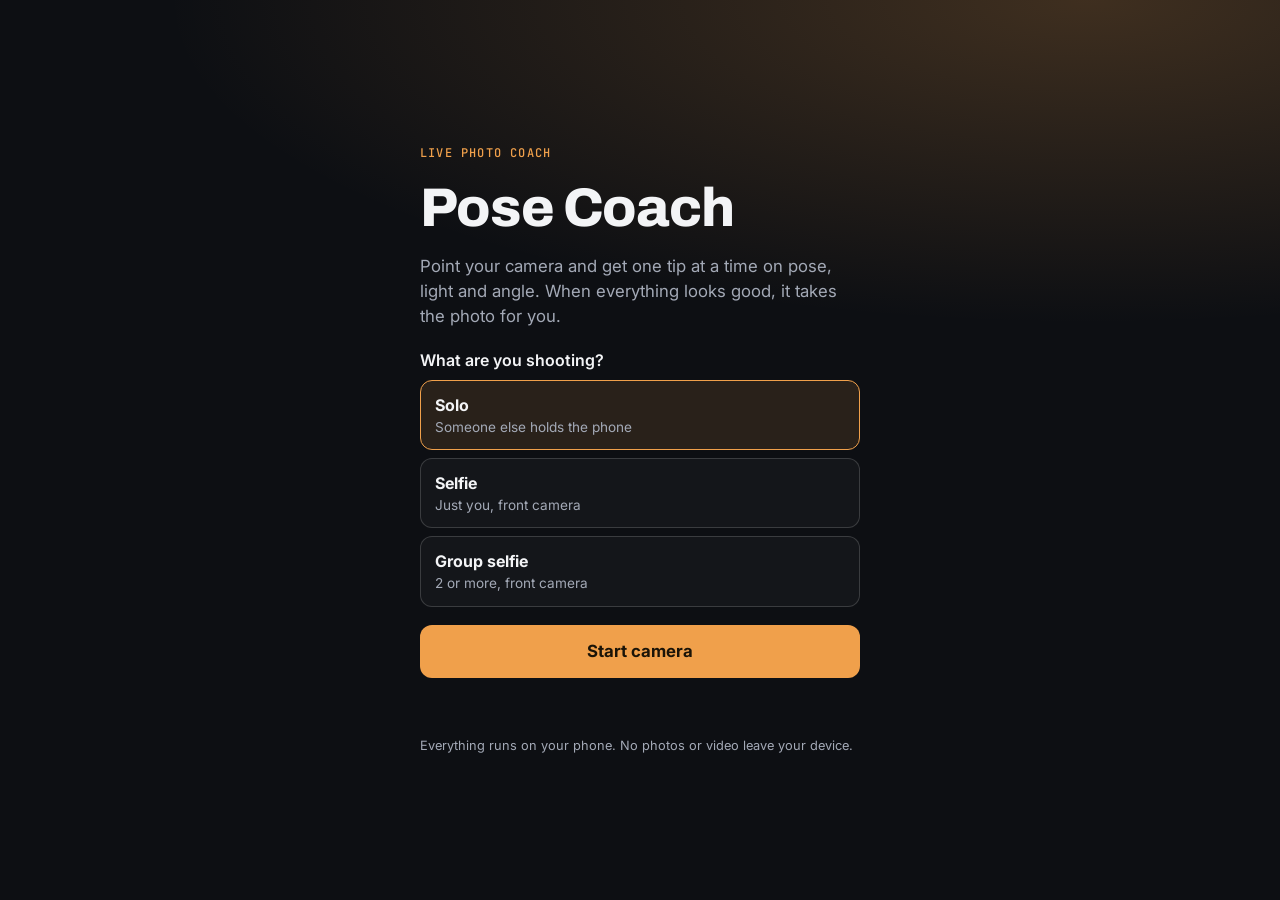
==== index.html @ 39858861 "Add Pose Coach Live: on-device camera coach for solo, selfie and group shots Runs MediaPipe pose and" ====
<!doctype html>
<html lang="en">
<head>
<meta charset="utf-8">
<meta name="viewport" content="width=device-width, initial-scale=1, viewport-fit=cover">
<meta name="theme-color" content="#0d0f13">
<meta name="apple-mobile-web-app-capable" content="yes">
<meta name="apple-mobile-web-app-status-bar-style" content="black-translucent">
<title>Pose Coach Live</title>
<link rel="manifest" href="manifest.webmanifest">
<link rel="icon" href="icon.svg" type="image/svg+xml">
<link rel="apple-touch-icon" href="icon.svg">
<link rel="preconnect" href="https://fonts.googleapis.com">
<link rel="preconnect" href="https://fonts.gstatic.com" crossorigin>
<link rel="stylesheet" href="https://fonts.googleapis.com/css2?family=Archivo:wght@600;800&family=Inter:wght@400;500;600&family=JetBrains+Mono:wght@500&display=swap">
<link rel="stylesheet" href="css/style.css">
</head>
<body>

<!-- Start screen -->
<section id="start" class="start">
  <div class="start-inner">
    <p class="eyebrow">Live photo coach</p>
    <h1>Pose Coach</h1>
    <p class="lede">Point your camera and get one tip at a time on pose, light and angle. When everything looks good, it takes the photo for you.</p>

    <fieldset class="mode-pick">
      <legend>What are you shooting?</legend>
      <label><input type="radio" name="start-mode" value="solo" checked><span><b>Solo</b><small>Someone else holds the phone</small></span></label>
      <label><input type="radio" name="start-mode" value="selfie"><span><b>Selfie</b><small>Just you, front camera</small></span></label>
      <label><input type="radio" name="start-mode" value="group"><span><b>Group selfie</b><small>2 or more, front camera</small></span></label>
    </fieldset>

    <button id="start-btn" class="btn-primary" type="button">Start camera</button>
    <p id="start-status" class="status" role="status"></p>
    <p class="fineprint">Everything runs on your phone. No photos or video leave your device.</p>
  </div>
</section>

<!-- Camera screen -->
<section id="cam" class="cam" hidden>
  <video id="video" playsinline muted autoplay></video>
  <canvas id="overlay"></canvas>
  <div id="flash" class="flash"></div>
  <div id="countdown" class="countdown" hidden></div>

  <header class="bar">
    <div class="seg" role="group" aria-label="Shot type">
      <button type="button" data-mode="solo">Solo</button>
      <button type="button" data-mode="selfie">Selfie</button>
      <button type="button" data-mode="group">Group</button>
    </div>
    <div class="bar-btns">
      <button type="button" id="voice-btn" class="round" aria-pressed="false" aria-label="Spoken tips">
        <svg viewBox="0 0 24 24" aria-hidden="true"><path d="M4 9v6h4l5 4V5L8 9z"/><path class="wave" d="M16 9a4 4 0 0 1 0 6M18.5 6.5a7.5 7.5 0 0 1 0 11"/></svg>
      </button>
      <button type="button" id="flip-btn" class="round" aria-label="Switch camera">
        <svg viewBox="0 0 24 24" aria-hidden="true"><path d="M4 8h3l2-3h6l2 3h3v11H4z"/><path d="M9 13a3 3 0 0 1 5.2-2M15 13a3 3 0 0 1-5.2 2"/><path d="M14 9.5l.4 1.6-1.6.3M10 16.5l-.4-1.6 1.6-.3"/></svg>
      </button>
    </div>
  </header>

  <div id="tip" class="tip" aria-live="polite">
    <div class="tip-meta"><span id="tip-who"></span><span id="tip-cat"></span></div>
    <div id="tip-say" class="tip-say">Starting…</div>
    <div id="tip-why" class="tip-why"></div>
    <button type="button" id="tip-skip" class="tip-skip">Skip this tip</button>
  </div>

  <footer class="controls">
    <button type="button" id="gallery-btn" class="thumb-btn" aria-label="Your photos"><span id="gallery-count"></span></button>
    <button type="button" id="shutter" class="shutter" aria-label="Take photo"></button>
    <div class="right-stack">
      <div class="ring" aria-label="Photo score">
        <svg viewBox="0 0 48 48"><circle class="track" cx="24" cy="24" r="20"/><circle id="ring-fill" class="fill" cx="24" cy="24" r="20" stroke-dasharray="125.66" stroke-dashoffset="125.66"/></svg>
        <b id="score">–</b>
      </div>
      <label class="auto"><input type="checkbox" id="auto-cap" checked> Auto</label>
    </div>
  </footer>
</section>

<!-- Photo viewer -->
<section id="viewer" class="viewer" hidden>
  <div class="viewer-top">
    <button type="button" id="viewer-close" class="text-btn">Close</button>
    <span id="viewer-meta" class="viewer-meta"></span>
  </div>
  <div class="viewer-img"><img id="viewer-img" alt="Captured photo"></div>
  <div class="viewer-strip" id="viewer-strip"></div>
  <div class="viewer-actions">
    <button type="button" id="viewer-delete" class="btn-ghost">Delete</button>
    <button type="button" id="viewer-save" class="btn-primary">Save</button>
  </div>
  <p class="fineprint">Photos stay on this page until you save them. They're gone if you close the page.</p>
</section>

<script type="module" src="js/app.js"></script>
</body>
</html>
---- css/style.css ----
/* Camera app: one dark look on purpose, like a camera viewfinder. */
:root {
  --bg: #0d0f13;
  --panel: rgba(16, 18, 24, 0.78);
  --fg: #f3f4f6;
  --muted: #a3a9b6;
  --line: rgba(255, 255, 255, 0.16);
  --accent: #f0a04b;   /* golden-hour amber */
  --ok: #5cc48a;
  --font-display: "Archivo", "Helvetica Neue", Arial, sans-serif;
  --font-body: "Inter", system-ui, -apple-system, "Segoe UI", sans-serif;
  --font-mono: "JetBrains Mono", ui-monospace, Menlo, monospace;
  color-scheme: dark;
}
* { box-sizing: border-box; }
html, body { height: 100%; margin: 0; }
body {
  background: var(--bg); color: var(--fg);
  font-family: var(--font-body); font-size: 16px; line-height: 1.5;
  -webkit-tap-highlight-color: transparent;
  overscroll-behavior: none;
}
button { font: inherit; color: inherit; cursor: pointer; }
button:focus-visible, input:focus-visible + span, label:focus-within { outline: 2px solid var(--accent); outline-offset: 2px; }
[hidden] { display: none !important; }
h1 { font-family: var(--font-display); font-weight: 800; letter-spacing: -0.02em; margin: 0; font-size: clamp(2.4rem, 9vw, 3.4rem); line-height: 1.05; }

/* ---------- Start ---------- */
.start {
  min-height: 100%; display: grid; place-items: center;
  padding: max(24px, env(safe-area-inset-top)) max(20px, env(safe-area-inset-right)) max(24px, env(safe-area-inset-bottom)) max(20px, env(safe-area-inset-left));
  background:
    radial-gradient(120% 60% at 85% 0%, rgba(240, 160, 75, 0.22), transparent 60%),
    var(--bg);
}
.start-inner { width: 100%; max-width: 440px; display: flex; flex-direction: column; gap: 18px; }
.eyebrow { margin: 0; font: 500 .75rem var(--font-mono); letter-spacing: .1em; text-transform: uppercase; color: var(--accent); }
.lede { margin: 0; color: var(--muted); font-size: 1.05rem; }
.mode-pick { border: 0; padding: 0; margin: 0; display: flex; flex-direction: column; gap: 8px; }
.mode-pick legend { font-weight: 600; margin-bottom: 8px; padding: 0; }
.mode-pick label { display: block; }
.mode-pick input { position: absolute; opacity: 0; pointer-events: none; }
.mode-pick span { display: flex; flex-direction: column; padding: 12px 14px; border-radius: 12px; border: 1px solid var(--line); background: rgba(255,255,255,.03); cursor: pointer; }
.mode-pick small { color: var(--muted); font-size: .85rem; }
.mode-pick input:checked + span { border-color: var(--accent); background: rgba(240,160,75,.12); }
.btn-primary { background: var(--accent); color: #1b1408; border: 0; border-radius: 12px; padding: 14px 20px; font-weight: 700; font-size: 1.05rem; }
.btn-primary:disabled { opacity: .6; cursor: wait; }
.btn-ghost { background: transparent; border: 1px solid var(--line); border-radius: 12px; padding: 12px 18px; font-weight: 600; }
.status { margin: 0; min-height: 1.5em; color: var(--muted); font-size: .92rem; }
.status.err { color: #ef7b62; }
.fineprint { margin: 0; color: var(--muted); font-size: .8rem; }

/* ---------- Camera ---------- */
.cam { position: fixed; inset: 0; background: #000; overflow: hidden; }
#video, #overlay { position: absolute; inset: 0; width: 100%; height: 100%; }
#video { object-fit: contain; }
.cam.mirror #video { transform: scaleX(-1); }
.flash { position: absolute; inset: 0; background: #fff; opacity: 0; pointer-events: none; }
.flash.go { animation: flash .35s ease-out; }
@keyframes flash { from { opacity: .85; } to { opacity: 0; } }
.countdown { position: absolute; inset: 0; display: grid; place-items: center; font: 800 7rem var(--font-display); color: #fff; text-shadow: 0 4px 30px rgba(0,0,0,.6); pointer-events: none; }

.bar {
  position: absolute; left: 0; right: 0; top: 0;
  padding: max(12px, env(safe-area-inset-top)) max(12px, env(safe-area-inset-right)) 12px max(12px, env(safe-area-inset-left));
  display: flex; justify-content: space-between; align-items: center; gap: 8px;
  background: linear-gradient(rgba(0,0,0,.55), transparent);
}
.seg { display: inline-flex; background: var(--panel); border-radius: 999px; padding: 3px; gap: 2px; backdrop-filter: blur(8px); -webkit-backdrop-filter: blur(8px); }
.seg button { border: 0; background: transparent; padding: 7px 13px; border-radius: 999px; font-weight: 600; font-size: .88rem; color: var(--muted); }
.seg button[aria-pressed="true"] { background: var(--fg); color: #111; }
.bar-btns { display: flex; gap: 8px; }
.round { width: 40px; height: 40px; border-radius: 50%; border: 0; background: var(--panel); display: grid; place-items: center; backdrop-filter: blur(8px); -webkit-backdrop-filter: blur(8px); }
.round svg { width: 20px; height: 20px; fill: none; stroke: currentColor; stroke-width: 2; stroke-linecap: round; stroke-linejoin: round; }
#voice-btn[aria-pressed="false"] .wave { opacity: .25; }
#voice-btn[aria-pressed="true"] { background: var(--accent); color: #1b1408; }

.tip {
  position: absolute; left: max(12px, env(safe-area-inset-left)); right: max(12px, env(safe-area-inset-right));
  bottom: calc(118px + env(safe-area-inset-bottom));
  max-width: 520px; margin: 0 auto;
  background: var(--panel); backdrop-filter: blur(10px); -webkit-backdrop-filter: blur(10px);
  border-radius: 16px; padding: 12px 14px; display: flex; flex-direction: column; gap: 2px;
  border: 1px solid var(--line); transition: border-color .2s, background .2s;
}
.tip.good { border-color: var(--ok); }
.tip.nice { background: rgba(47, 143, 91, .88); border-color: var(--ok); }
.tip-meta { display: flex; gap: 10px; font: 500 .7rem var(--font-mono); letter-spacing: .08em; text-transform: uppercase; }
#tip-who { color: var(--accent); }
#tip-cat { color: var(--muted); }
.tip.nice #tip-who, .tip.nice #tip-cat { color: #e9fff1; }
.tip-say { font: 800 1.35rem/1.2 var(--font-display); letter-spacing: -0.01em; }
.tip-why { color: var(--muted); font-size: .88rem; }
.tip.nice .tip-why { color: #e9fff1; }
.tip-skip { align-self: flex-start; margin-top: 4px; background: none; border: 0; padding: 2px 0; color: var(--muted); font-size: .8rem; text-decoration: underline; }

.controls {
  position: absolute; left: 0; right: 0; bottom: 0;
  padding: 16px max(20px, env(safe-area-inset-right)) max(20px, env(safe-area-inset-bottom)) max(20px, env(safe-area-inset-left));
  display: grid; grid-template-columns: 1fr auto 1fr; align-items: center;
  background: linear-gradient(transparent, rgba(0,0,0,.6));
}
.thumb-btn { justify-self: start; width: 52px; height: 52px; border-radius: 12px; border: 2px solid rgba(255,255,255,.8); background: #222 center/cover no-repeat; position: relative; padding: 0; }
.thumb-btn:disabled { opacity: .35; }
#gallery-count { position: absolute; top: -8px; right: -8px; min-width: 20px; height: 20px; padding: 0 5px; border-radius: 10px; background: var(--accent); color: #1b1408; font: 700 .72rem/20px var(--font-mono); }
#gallery-count:empty { display: none; }
.shutter { width: 74px; height: 74px; border-radius: 50%; border: 4px solid #fff; background: rgba(255,255,255,.25); padding: 0; position: relative; }
.shutter::after { content: ""; position: absolute; inset: 5px; border-radius: 50%; background: #fff; transition: transform .1s; }
.shutter:active::after { transform: scale(.9); }
.shutter.armed { border-color: var(--ok); }
.right-stack { justify-self: end; display: flex; flex-direction: column; align-items: center; gap: 6px; }
.ring { position: relative; width: 52px; height: 52px; }
.ring svg { width: 100%; height: 100%; transform: rotate(-90deg); }
.ring circle { fill: none; stroke-width: 5; }
.ring .track { stroke: rgba(255,255,255,.2); }
.ring .fill { stroke: var(--accent); stroke-linecap: round; transition: stroke-dashoffset .4s ease, stroke .3s; }
.ring b { position: absolute; inset: 0; display: grid; place-items: center; font: 700 1rem var(--font-display); font-variant-numeric: tabular-nums; }
.auto { font-size: .78rem; color: var(--muted); display: flex; align-items: center; gap: 4px; }
.auto input { accent-color: var(--accent); margin: 0; }

/* ---------- Viewer ---------- */
.viewer {
  position: fixed; inset: 0; background: var(--bg); display: flex; flex-direction: column; gap: 12px;
  padding: max(12px, env(safe-area-inset-top)) max(16px, env(safe-area-inset-right)) max(16px, env(safe-area-inset-bottom)) max(16px, env(safe-area-inset-left));
}
.viewer-top { display: flex; justify-content: space-between; align-items: center; }
.text-btn { background: none; border: 0; padding: 8px 0; font-weight: 600; color: var(--accent); }
.viewer-meta { font: 500 .8rem var(--font-mono); color: var(--muted); }
.viewer-img { flex: 1; min-height: 0; display: grid; place-items: center; }
.viewer-img img { max-width: 100%; max-height: 100%; object-fit: contain; border-radius: 10px; }
.viewer-strip { display: flex; gap: 8px; overflow-x: auto; }
.viewer-strip button { flex: none; width: 56px; height: 56px; border-radius: 8px; border: 2px solid transparent; padding: 0; background: #222 center/cover no-repeat; }
.viewer-strip button[aria-current="true"] { border-color: var(--accent); }
.viewer-actions { display: grid; grid-template-columns: 1fr 2fr; gap: 10px; }

@media (prefers-reduced-motion: reduce) {
  .flash.go { animation: none; }
  .ring .fill { transition: none; }
}
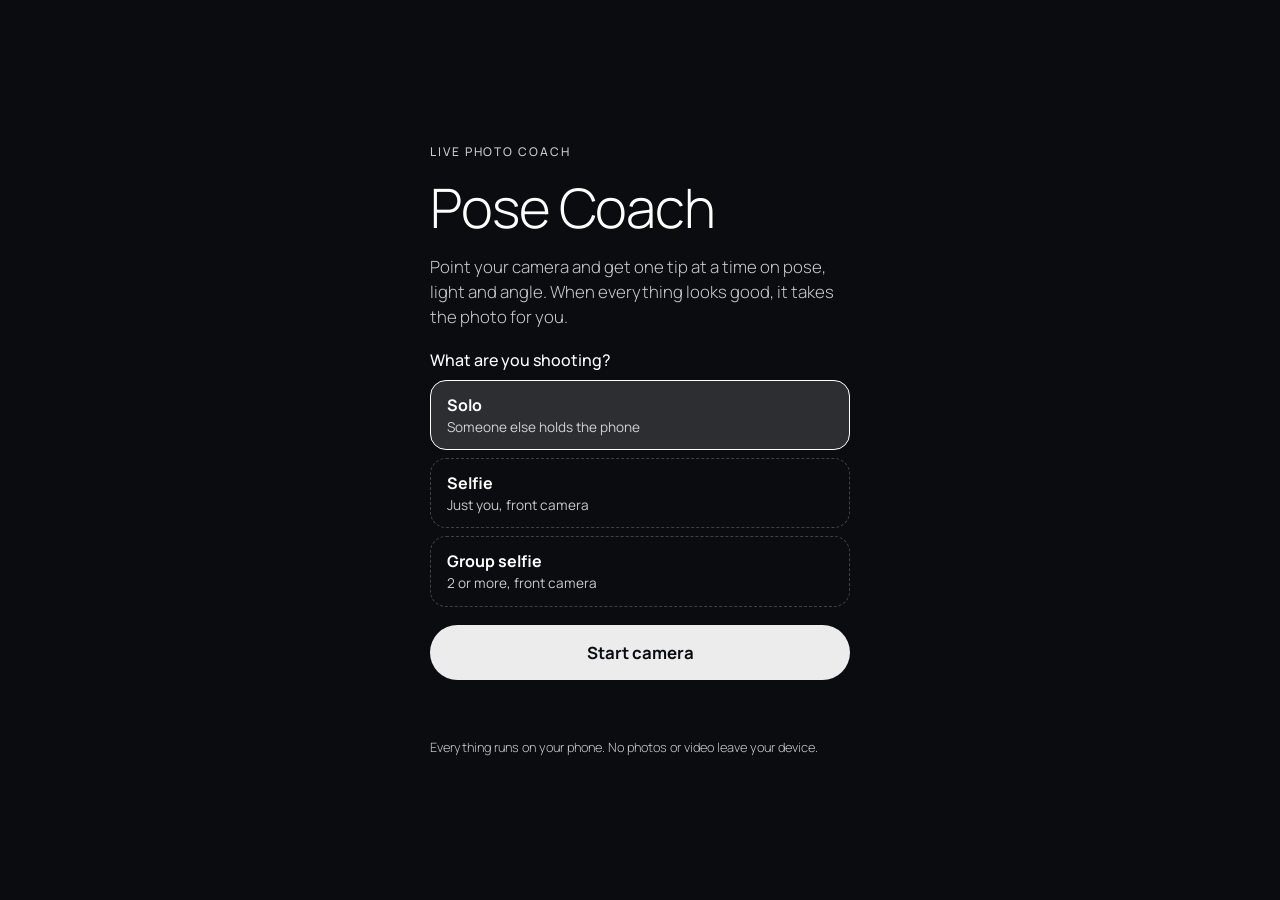
==== commit 2b1c49d3: "Switch to the Ghost Pose design Pose and framing tips now draw a dotted target outline built from th" ====
--- a/index.html
+++ b/index.html
@@ -12,7 +12,7 @@
 <link rel="apple-touch-icon" href="icon.svg">
 <link rel="preconnect" href="https://fonts.googleapis.com">
 <link rel="preconnect" href="https://fonts.gstatic.com" crossorigin>
-<link rel="stylesheet" href="https://fonts.googleapis.com/css2?family=Archivo:wght@600;800&family=Inter:wght@400;500;600&family=JetBrains+Mono:wght@500&display=swap">
+<link rel="stylesheet" href="https://fonts.googleapis.com/css2?family=Manrope:wght@300;400;500;700;800&display=swap">
 <link rel="stylesheet" href="css/style.css">
 </head>
 <body>
@@ -45,38 +45,33 @@
   <div id="countdown" class="countdown" hidden></div>
 
   <header class="bar">
+    <button type="button" id="auto-btn" class="pill" aria-pressed="true" aria-label="Auto-capture">Auto</button>
     <div class="seg" role="group" aria-label="Shot type">
       <button type="button" data-mode="solo">Solo</button>
       <button type="button" data-mode="selfie">Selfie</button>
       <button type="button" data-mode="group">Group</button>
     </div>
-    <div class="bar-btns">
-      <button type="button" id="voice-btn" class="round" aria-pressed="false" aria-label="Spoken tips">
-        <svg viewBox="0 0 24 24" aria-hidden="true"><path d="M4 9v6h4l5 4V5L8 9z"/><path class="wave" d="M16 9a4 4 0 0 1 0 6M18.5 6.5a7.5 7.5 0 0 1 0 11"/></svg>
-      </button>
-      <button type="button" id="flip-btn" class="round" aria-label="Switch camera">
-        <svg viewBox="0 0 24 24" aria-hidden="true"><path d="M4 8h3l2-3h6l2 3h3v11H4z"/><path d="M9 13a3 3 0 0 1 5.2-2M15 13a3 3 0 0 1-5.2 2"/><path d="M14 9.5l.4 1.6-1.6.3M10 16.5l-.4-1.6 1.6-.3"/></svg>
-      </button>
-    </div>
+    <button type="button" id="flip-btn" class="round" aria-label="Switch camera">
+      <svg viewBox="0 0 24 24" aria-hidden="true"><path d="M4 8h3l2-3h6l2 3h3v11H4z"/><path d="M9 13a3 3 0 0 1 5.2-2M15 13a3 3 0 0 1-5.2 2"/><path d="M14 9.5l.4 1.6-1.6.3M10 16.5l-.4-1.6 1.6-.3"/></svg>
+    </button>
   </header>
 
   <div id="tip" class="tip" aria-live="polite">
-    <div class="tip-meta"><span id="tip-who"></span><span id="tip-cat"></span></div>
+    <div id="tip-eyebrow" class="tip-eyebrow"></div>
     <div id="tip-say" class="tip-say">Starting…</div>
     <div id="tip-why" class="tip-why"></div>
-    <button type="button" id="tip-skip" class="tip-skip">Skip this tip</button>
+    <button type="button" id="tip-skip" class="tip-skip">Skip</button>
   </div>
 
   <footer class="controls">
     <button type="button" id="gallery-btn" class="thumb-btn" aria-label="Your photos"><span id="gallery-count"></span></button>
-    <button type="button" id="shutter" class="shutter" aria-label="Take photo"></button>
-    <div class="right-stack">
-      <div class="ring" aria-label="Photo score">
-        <svg viewBox="0 0 48 48"><circle class="track" cx="24" cy="24" r="20"/><circle id="ring-fill" class="fill" cx="24" cy="24" r="20" stroke-dasharray="125.66" stroke-dashoffset="125.66"/></svg>
-        <b id="score">–</b>
-      </div>
-      <label class="auto"><input type="checkbox" id="auto-cap" checked> Auto</label>
+    <div class="shutter-wrap">
+      <svg class="ring" viewBox="0 0 92 92" aria-hidden="true"><circle class="track" cx="46" cy="46" r="43"/><circle id="ring-fill" class="fill" cx="46" cy="46" r="43" stroke-dasharray="270.18" stroke-dashoffset="270.18"/></svg>
+      <button type="button" id="shutter" class="shutter" aria-label="Take photo"><span id="score">–</span></button>
     </div>
+    <button type="button" id="voice-btn" class="round voice" aria-pressed="false" aria-label="Spoken tips">
+      <svg viewBox="0 0 24 24" aria-hidden="true"><path d="M4 9v6h4l5 4V5L8 9z"/><path class="wave" d="M16 9a4 4 0 0 1 0 6M18.5 6.5a7.5 7.5 0 0 1 0 11"/></svg>
+    </button>
   </footer>
 </section>
 
--- a/css/style.css
+++ b/css/style.css
@@ -1,54 +1,54 @@
-/* Camera app: one dark look on purpose, like a camera viewfinder. */
+/* Ghost Pose: the camera view stays clear. Guidance is a dotted outline to
+   match, one quiet line of text, and the score as a ring around the shutter.
+   One dark look on purpose, like a viewfinder. */
 :root {
-  --bg: #0d0f13;
-  --panel: rgba(16, 18, 24, 0.78);
-  --fg: #f3f4f6;
-  --muted: #a3a9b6;
-  --line: rgba(255, 255, 255, 0.16);
-  --accent: #f0a04b;   /* golden-hour amber */
-  --ok: #5cc48a;
-  --font-display: "Archivo", "Helvetica Neue", Arial, sans-serif;
-  --font-body: "Inter", system-ui, -apple-system, "Segoe UI", sans-serif;
-  --font-mono: "JetBrains Mono", ui-monospace, Menlo, monospace;
+  --bg: #0b0c0f;
+  --fg: #ffffff;
+  --muted: rgba(255, 255, 255, 0.78);
+  --glass: rgba(255, 255, 255, 0.14);
+  --glass-strong: rgba(255, 255, 255, 0.92);
+  --line: rgba(255, 255, 255, 0.22);
+  --ok: #7ee2a8;
+  --err: #ff9b85;
+  --font: "Manrope", system-ui, -apple-system, "Segoe UI", sans-serif;
   color-scheme: dark;
 }
 * { box-sizing: border-box; }
 html, body { height: 100%; margin: 0; }
 body {
   background: var(--bg); color: var(--fg);
-  font-family: var(--font-body); font-size: 16px; line-height: 1.5;
+  font-family: var(--font); font-size: 16px; line-height: 1.5;
   -webkit-tap-highlight-color: transparent;
   overscroll-behavior: none;
 }
 button { font: inherit; color: inherit; cursor: pointer; }
-button:focus-visible, input:focus-visible + span, label:focus-within { outline: 2px solid var(--accent); outline-offset: 2px; }
+button:focus-visible, label:focus-within { outline: 2px solid var(--fg); outline-offset: 3px; }
 [hidden] { display: none !important; }
-h1 { font-family: var(--font-display); font-weight: 800; letter-spacing: -0.02em; margin: 0; font-size: clamp(2.4rem, 9vw, 3.4rem); line-height: 1.05; }
+h1 { font-weight: 300; letter-spacing: -0.02em; margin: 0; font-size: clamp(2.6rem, 10vw, 3.4rem); line-height: 1.05; }
 
 /* ---------- Start ---------- */
 .start {
   min-height: 100%; display: grid; place-items: center;
   padding: max(24px, env(safe-area-inset-top)) max(20px, env(safe-area-inset-right)) max(24px, env(safe-area-inset-bottom)) max(20px, env(safe-area-inset-left));
-  background:
-    radial-gradient(120% 60% at 85% 0%, rgba(240, 160, 75, 0.22), transparent 60%),
-    var(--bg);
 }
-.start-inner { width: 100%; max-width: 440px; display: flex; flex-direction: column; gap: 18px; }
-.eyebrow { margin: 0; font: 500 .75rem var(--font-mono); letter-spacing: .1em; text-transform: uppercase; color: var(--accent); }
-.lede { margin: 0; color: var(--muted); font-size: 1.05rem; }
+.start-inner { width: 100%; max-width: 420px; display: flex; flex-direction: column; gap: 18px; }
+.eyebrow { margin: 0; font-size: .75rem; font-weight: 500; letter-spacing: .16em; text-transform: uppercase; color: var(--muted); }
+.lede { margin: 0; color: var(--muted); font-size: 1.05rem; font-weight: 300; }
 .mode-pick { border: 0; padding: 0; margin: 0; display: flex; flex-direction: column; gap: 8px; }
-.mode-pick legend { font-weight: 600; margin-bottom: 8px; padding: 0; }
+.mode-pick legend { font-weight: 500; margin-bottom: 8px; padding: 0; }
 .mode-pick label { display: block; }
 .mode-pick input { position: absolute; opacity: 0; pointer-events: none; }
-.mode-pick span { display: flex; flex-direction: column; padding: 12px 14px; border-radius: 12px; border: 1px solid var(--line); background: rgba(255,255,255,.03); cursor: pointer; }
+.mode-pick span { display: flex; flex-direction: column; padding: 12px 16px; border-radius: 16px; border: 1px dashed var(--line); cursor: pointer; }
+.mode-pick b { font-weight: 700; }
 .mode-pick small { color: var(--muted); font-size: .85rem; }
-.mode-pick input:checked + span { border-color: var(--accent); background: rgba(240,160,75,.12); }
-.btn-primary { background: var(--accent); color: #1b1408; border: 0; border-radius: 12px; padding: 14px 20px; font-weight: 700; font-size: 1.05rem; }
+.mode-pick input:checked + span { border-style: solid; border-color: var(--fg); background: var(--glass); }
+.mode-pick input:focus-visible + span { outline: 2px solid var(--fg); outline-offset: 2px; }
+.btn-primary { background: var(--glass-strong); color: #0b0c0f; border: 0; border-radius: 999px; padding: 15px 22px; font-weight: 700; font-size: 1.05rem; }
 .btn-primary:disabled { opacity: .6; cursor: wait; }
-.btn-ghost { background: transparent; border: 1px solid var(--line); border-radius: 12px; padding: 12px 18px; font-weight: 600; }
+.btn-ghost { background: transparent; border: 1px solid var(--line); border-radius: 999px; padding: 13px 18px; font-weight: 500; }
 .status { margin: 0; min-height: 1.5em; color: var(--muted); font-size: .92rem; }
-.status.err { color: #ef7b62; }
-.fineprint { margin: 0; color: var(--muted); font-size: .8rem; }
+.status.err { color: var(--err); }
+.fineprint { margin: 0; color: var(--muted); font-size: .8rem; font-weight: 300; }
 
 /* ---------- Camera ---------- */
 .cam { position: fixed; inset: 0; background: #000; overflow: hidden; }
@@ -58,65 +58,54 @@
 .flash { position: absolute; inset: 0; background: #fff; opacity: 0; pointer-events: none; }
 .flash.go { animation: flash .35s ease-out; }
 @keyframes flash { from { opacity: .85; } to { opacity: 0; } }
-.countdown { position: absolute; inset: 0; display: grid; place-items: center; font: 800 7rem var(--font-display); color: #fff; text-shadow: 0 4px 30px rgba(0,0,0,.6); pointer-events: none; }
+.countdown { position: absolute; inset: 0; display: grid; place-items: center; font-weight: 200; font-size: 8rem; color: #fff; text-shadow: 0 4px 40px rgba(0,0,0,.5); pointer-events: none; }
 
 .bar {
   position: absolute; left: 0; right: 0; top: 0;
-  padding: max(12px, env(safe-area-inset-top)) max(12px, env(safe-area-inset-right)) 12px max(12px, env(safe-area-inset-left));
-  display: flex; justify-content: space-between; align-items: center; gap: 8px;
-  background: linear-gradient(rgba(0,0,0,.55), transparent);
+  padding: max(14px, env(safe-area-inset-top)) max(14px, env(safe-area-inset-right)) 12px max(14px, env(safe-area-inset-left));
+  display: grid; grid-template-columns: 1fr auto 1fr; align-items: center; gap: 8px;
 }
-.seg { display: inline-flex; background: var(--panel); border-radius: 999px; padding: 3px; gap: 2px; backdrop-filter: blur(8px); -webkit-backdrop-filter: blur(8px); }
-.seg button { border: 0; background: transparent; padding: 7px 13px; border-radius: 999px; font-weight: 600; font-size: .88rem; color: var(--muted); }
-.seg button[aria-pressed="true"] { background: var(--fg); color: #111; }
-.bar-btns { display: flex; gap: 8px; }
-.round { width: 40px; height: 40px; border-radius: 50%; border: 0; background: var(--panel); display: grid; place-items: center; backdrop-filter: blur(8px); -webkit-backdrop-filter: blur(8px); }
-.round svg { width: 20px; height: 20px; fill: none; stroke: currentColor; stroke-width: 2; stroke-linecap: round; stroke-linejoin: round; }
-#voice-btn[aria-pressed="false"] .wave { opacity: .25; }
-#voice-btn[aria-pressed="true"] { background: var(--accent); color: #1b1408; }
+.seg { display: inline-flex; background: var(--glass); border-radius: 999px; padding: 3px; gap: 2px; backdrop-filter: blur(12px); -webkit-backdrop-filter: blur(12px); }
+.seg button { border: 0; background: transparent; padding: 7px 14px; border-radius: 999px; font-weight: 500; font-size: .86rem; color: var(--fg); min-height: 34px; }
+.seg button[aria-pressed="true"] { background: var(--glass-strong); color: #0b0c0f; }
+.pill { justify-self: start; border: 0; border-radius: 999px; padding: 7px 12px; min-height: 34px; font-size: .8rem; font-weight: 600; background: var(--glass); backdrop-filter: blur(12px); -webkit-backdrop-filter: blur(12px); }
+.pill[aria-pressed="true"] { background: var(--glass-strong); color: #0b0c0f; }
+.round { justify-self: end; width: 44px; height: 44px; border-radius: 50%; border: 0; background: var(--glass); display: grid; place-items: center; padding: 0; backdrop-filter: blur(12px); -webkit-backdrop-filter: blur(12px); }
+.round svg { width: 20px; height: 20px; fill: none; stroke: currentColor; stroke-width: 1.8; stroke-linecap: round; stroke-linejoin: round; }
+.voice[aria-pressed="false"] .wave { opacity: .25; }
+.voice[aria-pressed="true"] { background: var(--glass-strong); color: #0b0c0f; }
 
+/* One quiet line, no panel */
 .tip {
-  position: absolute; left: max(12px, env(safe-area-inset-left)); right: max(12px, env(safe-area-inset-right));
-  bottom: calc(118px + env(safe-area-inset-bottom));
-  max-width: 520px; margin: 0 auto;
-  background: var(--panel); backdrop-filter: blur(10px); -webkit-backdrop-filter: blur(10px);
-  border-radius: 16px; padding: 12px 14px; display: flex; flex-direction: column; gap: 2px;
-  border: 1px solid var(--line); transition: border-color .2s, background .2s;
+  position: absolute; left: max(24px, env(safe-area-inset-left)); right: max(24px, env(safe-area-inset-right));
+  bottom: calc(150px + env(safe-area-inset-bottom));
+  display: flex; flex-direction: column; align-items: center; gap: 4px; text-align: center;
+  text-shadow: 0 1px 14px rgba(0,0,0,.65), 0 0 2px rgba(0,0,0,.5);
+  pointer-events: none;
 }
-.tip.good { border-color: var(--ok); }
-.tip.nice { background: rgba(47, 143, 91, .88); border-color: var(--ok); }
-.tip-meta { display: flex; gap: 10px; font: 500 .7rem var(--font-mono); letter-spacing: .08em; text-transform: uppercase; }
-#tip-who { color: var(--accent); }
-#tip-cat { color: var(--muted); }
-.tip.nice #tip-who, .tip.nice #tip-cat { color: #e9fff1; }
-.tip-say { font: 800 1.35rem/1.2 var(--font-display); letter-spacing: -0.01em; }
-.tip-why { color: var(--muted); font-size: .88rem; }
-.tip.nice .tip-why { color: #e9fff1; }
-.tip-skip { align-self: flex-start; margin-top: 4px; background: none; border: 0; padding: 2px 0; color: var(--muted); font-size: .8rem; text-decoration: underline; }
+.tip-eyebrow { font-size: .72rem; font-weight: 500; letter-spacing: .16em; text-transform: uppercase; color: var(--muted); }
+.tip-say { font-size: 1.75rem; font-weight: 300; line-height: 1.15; letter-spacing: -0.01em; text-wrap: balance; max-width: 22ch; }
+.tip-why { font-size: .88rem; font-weight: 400; color: var(--muted); max-width: 34ch; }
+.tip-skip { pointer-events: auto; margin-top: 2px; background: none; border: 0; padding: 6px 10px; min-height: 32px; color: var(--muted); font-size: .8rem; text-decoration: underline; text-underline-offset: 3px; }
+.tip.nice .tip-eyebrow { color: var(--ok); }
 
 .controls {
   position: absolute; left: 0; right: 0; bottom: 0;
-  padding: 16px max(20px, env(safe-area-inset-right)) max(20px, env(safe-area-inset-bottom)) max(20px, env(safe-area-inset-left));
+  padding: 12px max(30px, env(safe-area-inset-right)) max(30px, env(safe-area-inset-bottom)) max(30px, env(safe-area-inset-left));
   display: grid; grid-template-columns: 1fr auto 1fr; align-items: center;
-  background: linear-gradient(transparent, rgba(0,0,0,.6));
 }
-.thumb-btn { justify-self: start; width: 52px; height: 52px; border-radius: 12px; border: 2px solid rgba(255,255,255,.8); background: #222 center/cover no-repeat; position: relative; padding: 0; }
-.thumb-btn:disabled { opacity: .35; }
-#gallery-count { position: absolute; top: -8px; right: -8px; min-width: 20px; height: 20px; padding: 0 5px; border-radius: 10px; background: var(--accent); color: #1b1408; font: 700 .72rem/20px var(--font-mono); }
+.thumb-btn { justify-self: start; width: 44px; height: 44px; border-radius: 50%; border: 1.5px solid rgba(255,255,255,.85); background: #222 center/cover no-repeat; position: relative; padding: 0; }
+.thumb-btn:disabled { opacity: .3; }
+#gallery-count { position: absolute; top: -6px; right: -6px; min-width: 20px; height: 20px; padding: 0 5px; border-radius: 10px; background: var(--glass-strong); color: #0b0c0f; font-size: .7rem; font-weight: 800; line-height: 20px; }
 #gallery-count:empty { display: none; }
-.shutter { width: 74px; height: 74px; border-radius: 50%; border: 4px solid #fff; background: rgba(255,255,255,.25); padding: 0; position: relative; }
-.shutter::after { content: ""; position: absolute; inset: 5px; border-radius: 50%; background: #fff; transition: transform .1s; }
-.shutter:active::after { transform: scale(.9); }
-.shutter.armed { border-color: var(--ok); }
-.right-stack { justify-self: end; display: flex; flex-direction: column; align-items: center; gap: 6px; }
-.ring { position: relative; width: 52px; height: 52px; }
-.ring svg { width: 100%; height: 100%; transform: rotate(-90deg); }
-.ring circle { fill: none; stroke-width: 5; }
-.ring .track { stroke: rgba(255,255,255,.2); }
-.ring .fill { stroke: var(--accent); stroke-linecap: round; transition: stroke-dashoffset .4s ease, stroke .3s; }
-.ring b { position: absolute; inset: 0; display: grid; place-items: center; font: 700 1rem var(--font-display); font-variant-numeric: tabular-nums; }
-.auto { font-size: .78rem; color: var(--muted); display: flex; align-items: center; gap: 4px; }
-.auto input { accent-color: var(--accent); margin: 0; }
+.shutter-wrap { position: relative; width: 92px; height: 92px; }
+.shutter-wrap .ring { position: absolute; inset: 0; width: 100%; height: 100%; transform: rotate(-90deg); }
+.ring circle { fill: none; stroke-width: 3; }
+.ring .track { stroke: rgba(255,255,255,.25); }
+.ring .fill { stroke: #fff; stroke-linecap: round; transition: stroke-dashoffset .4s ease, stroke .3s; }
+.shutter-wrap.ready .ring .fill { stroke: var(--ok); }
+.shutter { position: absolute; left: 11px; top: 11px; width: 70px; height: 70px; border-radius: 50%; border: 0; background: var(--glass-strong); color: #0b0c0f; padding: 0; font-weight: 700; font-size: .95rem; font-variant-numeric: tabular-nums; transition: transform .1s; }
+.shutter:active { transform: scale(.94); }
 
 /* ---------- Viewer ---------- */
 .viewer {
@@ -124,13 +113,13 @@
   padding: max(12px, env(safe-area-inset-top)) max(16px, env(safe-area-inset-right)) max(16px, env(safe-area-inset-bottom)) max(16px, env(safe-area-inset-left));
 }
 .viewer-top { display: flex; justify-content: space-between; align-items: center; }
-.text-btn { background: none; border: 0; padding: 8px 0; font-weight: 600; color: var(--accent); }
-.viewer-meta { font: 500 .8rem var(--font-mono); color: var(--muted); }
+.text-btn { background: none; border: 0; padding: 8px 0; min-height: 44px; font-weight: 600; }
+.viewer-meta { font-size: .8rem; color: var(--muted); font-variant-numeric: tabular-nums; }
 .viewer-img { flex: 1; min-height: 0; display: grid; place-items: center; }
-.viewer-img img { max-width: 100%; max-height: 100%; object-fit: contain; border-radius: 10px; }
+.viewer-img img { max-width: 100%; max-height: 100%; object-fit: contain; border-radius: 14px; }
 .viewer-strip { display: flex; gap: 8px; overflow-x: auto; }
-.viewer-strip button { flex: none; width: 56px; height: 56px; border-radius: 8px; border: 2px solid transparent; padding: 0; background: #222 center/cover no-repeat; }
-.viewer-strip button[aria-current="true"] { border-color: var(--accent); }
+.viewer-strip button { flex: none; width: 56px; height: 56px; border-radius: 50%; border: 2px solid transparent; padding: 0; background: #222 center/cover no-repeat; }
+.viewer-strip button[aria-current="true"] { border-color: #fff; }
 .viewer-actions { display: grid; grid-template-columns: 1fr 2fr; gap: 10px; }
 
 @media (prefers-reduced-motion: reduce) {
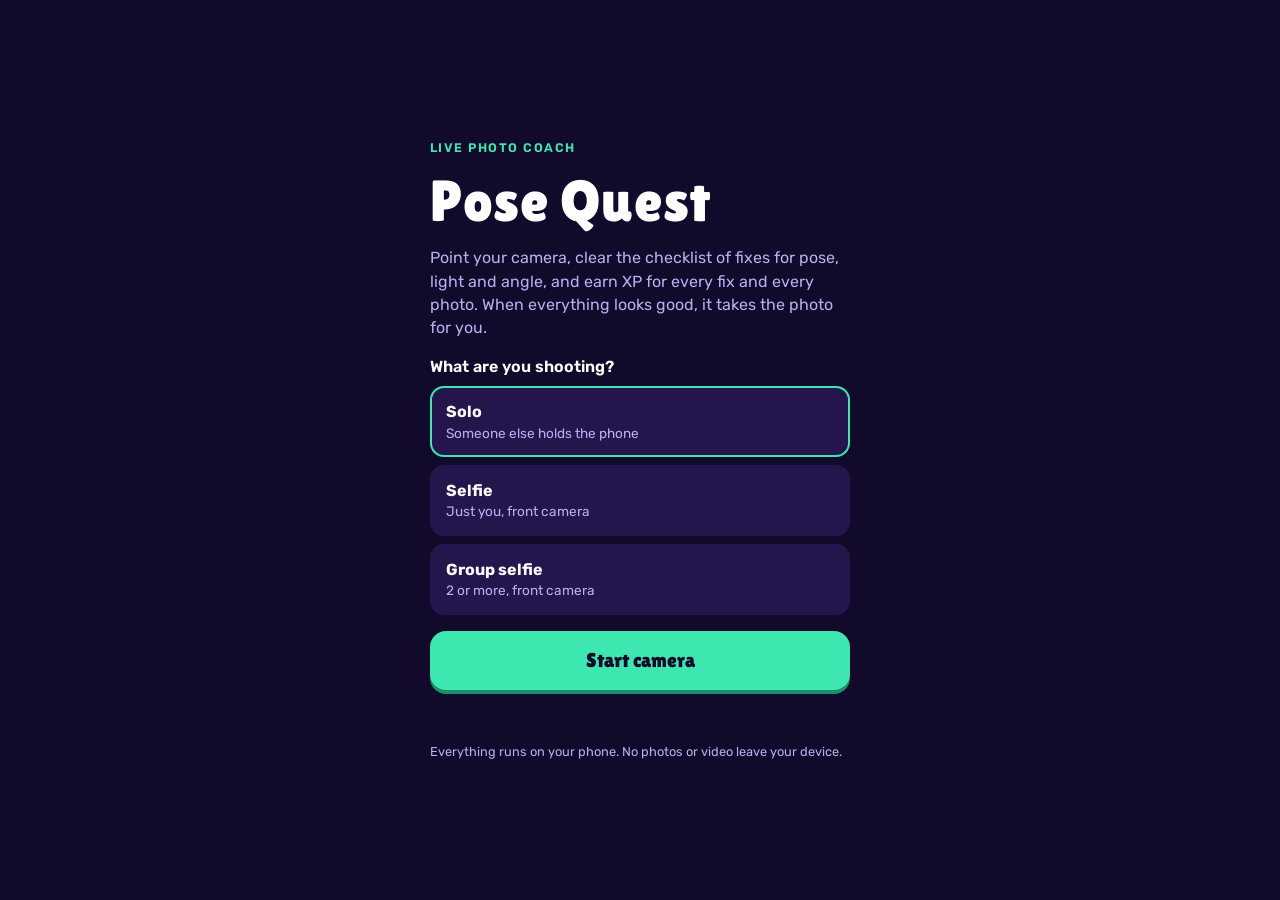
==== commit cba6cf3a: "Add the Pose Quest game layer on top of Ghost Pose Fixes become a quest checklist worth XP, with pop" ====
--- a/index.html
+++ b/index.html
@@ -3,16 +3,16 @@
 <head>
 <meta charset="utf-8">
 <meta name="viewport" content="width=device-width, initial-scale=1, viewport-fit=cover">
-<meta name="theme-color" content="#0d0f13">
+<meta name="theme-color" content="#120a2b">
 <meta name="apple-mobile-web-app-capable" content="yes">
 <meta name="apple-mobile-web-app-status-bar-style" content="black-translucent">
-<title>Pose Coach Live</title>
+<title>Pose Quest</title>
 <link rel="manifest" href="manifest.webmanifest">
 <link rel="icon" href="icon.svg" type="image/svg+xml">
 <link rel="apple-touch-icon" href="icon.svg">
 <link rel="preconnect" href="https://fonts.googleapis.com">
 <link rel="preconnect" href="https://fonts.gstatic.com" crossorigin>
-<link rel="stylesheet" href="https://fonts.googleapis.com/css2?family=Manrope:wght@300;400;500;700;800&display=swap">
+<link rel="stylesheet" href="https://fonts.googleapis.com/css2?family=Lilita+One&family=Rubik:wght@400;500;600;700&display=swap">
 <link rel="stylesheet" href="css/style.css">
 </head>
 <body>
@@ -21,8 +21,9 @@
 <section id="start" class="start">
   <div class="start-inner">
     <p class="eyebrow">Live photo coach</p>
-    <h1>Pose Coach</h1>
-    <p class="lede">Point your camera and get one tip at a time on pose, light and angle. When everything looks good, it takes the photo for you.</p>
+    <h1>Pose Quest</h1>
+    <div class="start-player" id="start-player"></div>
+    <p class="lede">Point your camera, clear the checklist of fixes for pose, light and angle, and earn XP for every fix and every photo. When everything looks good, it takes the photo for you.</p>
 
     <fieldset class="mode-pick">
       <legend>What are you shooting?</legend>
@@ -44,50 +45,101 @@
   <div id="flash" class="flash"></div>
   <div id="countdown" class="countdown" hidden></div>
 
-  <header class="bar">
-    <button type="button" id="auto-btn" class="pill" aria-pressed="true" aria-label="Auto-capture">Auto</button>
-    <div class="seg" role="group" aria-label="Shot type">
-      <button type="button" data-mode="solo">Solo</button>
-      <button type="button" data-mode="selfie">Selfie</button>
-      <button type="button" data-mode="group">Group</button>
+  <header class="top">
+    <div class="player card">
+      <div class="player-row">
+        <span id="lvl-num" class="lvl-badge">1</span>
+        <div class="lvl-text"><span id="lvl-title" class="lvl-title">Newbie</span><span id="lvl-sub" class="lvl-sub">Solo quest</span></div>
+        <span id="streak" class="streak" hidden>
+          <svg viewBox="0 0 24 24" aria-hidden="true"><path d="M12 2c1 4 5 6 5 11a5 5 0 0 1-10 0c0-2 1-3 2-4 0 2 1 3 2 3 0-4-1-6 1-10z"/></svg>
+          <span id="streak-text"></span>
+        </span>
+      </div>
+      <div class="xpbar" role="progressbar" aria-label="XP to next level" aria-valuemin="0" id="xpbar"><div id="xp-fill"></div></div>
+      <div class="xp-row"><span id="xp-text"></span><span id="xp-next"></span></div>
     </div>
-    <button type="button" id="flip-btn" class="round" aria-label="Switch camera">
-      <svg viewBox="0 0 24 24" aria-hidden="true"><path d="M4 8h3l2-3h6l2 3h3v11H4z"/><path d="M9 13a3 3 0 0 1 5.2-2M15 13a3 3 0 0 1-5.2 2"/><path d="M14 9.5l.4 1.6-1.6.3M10 16.5l-.4-1.6 1.6-.3"/></svg>
-    </button>
+    <div class="tools">
+      <div class="seg" role="group" aria-label="Shot type">
+        <button type="button" data-mode="solo">Solo</button>
+        <button type="button" data-mode="selfie">Selfie</button>
+        <button type="button" data-mode="group">Group</button>
+      </div>
+      <div class="tool-btns">
+        <button type="button" id="auto-btn" class="chip-btn" aria-pressed="true" aria-label="Auto-capture">Auto</button>
+        <button type="button" id="voice-btn" class="round" aria-pressed="false" aria-label="Spoken tips">
+          <svg viewBox="0 0 24 24" aria-hidden="true"><path d="M4 9v6h4l5 4V5L8 9z"/><path class="wave" d="M16 9a4 4 0 0 1 0 6M18.5 6.5a7.5 7.5 0 0 1 0 11"/></svg>
+        </button>
+        <button type="button" id="flip-btn" class="round" aria-label="Switch camera">
+          <svg viewBox="0 0 24 24" aria-hidden="true"><path d="M4 8h3l2-3h6l2 3h3v11H4z"/><path d="M9 13a3 3 0 0 1 5.2-2M15 13a3 3 0 0 1-5.2 2"/></svg>
+        </button>
+      </div>
+    </div>
   </header>
 
-  <div id="tip" class="tip" aria-live="polite">
-    <div id="tip-eyebrow" class="tip-eyebrow"></div>
-    <div id="tip-say" class="tip-say">Starting…</div>
-    <div id="tip-why" class="tip-why"></div>
-    <button type="button" id="tip-skip" class="tip-skip">Skip</button>
+  <div id="toast" class="toast" aria-live="polite"></div>
+
+  <div id="quest" class="quest card" aria-live="polite">
+    <div class="quest-head"><span id="quest-name" class="quest-name">Quest</span><span id="quest-count" class="quest-count"></span></div>
+    <ul id="quest-list" class="quest-list"></ul>
   </div>
 
   <footer class="controls">
     <button type="button" id="gallery-btn" class="thumb-btn" aria-label="Your photos"><span id="gallery-count"></span></button>
-    <div class="shutter-wrap">
-      <svg class="ring" viewBox="0 0 92 92" aria-hidden="true"><circle class="track" cx="46" cy="46" r="43"/><circle id="ring-fill" class="fill" cx="46" cy="46" r="43" stroke-dasharray="270.18" stroke-dashoffset="270.18"/></svg>
-      <button type="button" id="shutter" class="shutter" aria-label="Take photo"><span id="score">–</span></button>
-    </div>
-    <button type="button" id="voice-btn" class="round voice" aria-pressed="false" aria-label="Spoken tips">
-      <svg viewBox="0 0 24 24" aria-hidden="true"><path d="M4 9v6h4l5 4V5L8 9z"/><path class="wave" d="M16 9a4 4 0 0 1 0 6M18.5 6.5a7.5 7.5 0 0 1 0 11"/></svg>
-    </button>
+    <button type="button" id="shutter" class="shutter" aria-label="Take photo"><span id="score">–</span></button>
+    <button type="button" id="tip-skip" class="skip-btn">Skip</button>
   </footer>
 </section>
 
-<!-- Photo viewer -->
+<!-- Photo review -->
 <section id="viewer" class="viewer" hidden>
   <div class="viewer-top">
-    <button type="button" id="viewer-close" class="text-btn">Close</button>
+    <button type="button" id="viewer-close" class="text-btn">← Camera</button>
     <span id="viewer-meta" class="viewer-meta"></span>
   </div>
-  <div class="viewer-img"><img id="viewer-img" alt="Captured photo"></div>
-  <div class="viewer-strip" id="viewer-strip"></div>
+  <div class="viewer-scroll">
+    <div class="review-photo">
+      <img id="viewer-img" alt="Your photo">
+      <div id="review-markers"></div>
+    </div>
+
+    <div class="review-head">
+      <div class="review-ring" aria-hidden="true">
+        <svg viewBox="0 0 76 76"><circle class="track" cx="38" cy="38" r="33"/><circle id="review-ring-fill" class="fill" cx="38" cy="38" r="33" stroke-dasharray="207.35" stroke-dashoffset="207.35"/></svg>
+        <b id="review-score">–</b>
+      </div>
+      <div class="review-title">
+        <span id="review-kicker" class="eyebrow"></span>
+        <h2 id="review-summary"></h2>
+        <span id="review-delta" class="review-delta"></span>
+        <span id="review-xp" class="review-xp"></span>
+      </div>
+    </div>
+
+    <div id="review-fixes-block" class="review-block">
+      <div class="review-label">Fix next time</div>
+      <ol id="review-fixes" class="review-fixes"></ol>
+    </div>
+    <div id="review-working-block" class="review-block">
+      <div class="review-label">Already working</div>
+      <ul id="review-working" class="review-working"></ul>
+    </div>
+    <div class="review-block">
+      <div class="review-label">Light and angle readings</div>
+      <div id="review-readouts" class="chips"></div>
+    </div>
+    <p class="fineprint">Want ideas that use the scene, like "lean on the fence"? Save this photo and upload it to Pose Coach in Claude.</p>
+
+    <div class="review-block">
+      <div class="review-label">This session</div>
+      <div class="viewer-strip" id="viewer-strip"></div>
+    </div>
+    <p class="fineprint">Photos stay on this page until you save them. They're gone if you close the page.</p>
+  </div>
   <div class="viewer-actions">
     <button type="button" id="viewer-delete" class="btn-ghost">Delete</button>
-    <button type="button" id="viewer-save" class="btn-primary">Save</button>
+    <button type="button" id="viewer-save" class="btn-ghost">Save</button>
+    <button type="button" id="viewer-retake" class="btn-primary">Retake</button>
   </div>
-  <p class="fineprint">Photos stay on this page until you save them. They're gone if you close the page.</p>
 </section>
 
 <script type="module" src="js/app.js"></script>
--- a/css/style.css
+++ b/css/style.css
@@ -1,54 +1,63 @@
-/* Ghost Pose: the camera view stays clear. Guidance is a dotted outline to
-   match, one quiet line of text, and the score as a ring around the shutter.
-   One dark look on purpose, like a viewfinder. */
+/* Pose Quest: a game layer over the camera. Chunky night-purple cards with
+   hard drop shadows, mint for progress and success, pink for the one thing
+   to do now. Ghost Pose outlines are still drawn on the camera view.
+   One dark look on purpose. */
 :root {
-  --bg: #0b0c0f;
+  --bg: #120a2b;
+  --card: #24164d;
+  --card-edge: #120a2b;
   --fg: #ffffff;
-  --muted: rgba(255, 255, 255, 0.78);
-  --glass: rgba(255, 255, 255, 0.14);
-  --glass-strong: rgba(255, 255, 255, 0.92);
-  --line: rgba(255, 255, 255, 0.22);
-  --ok: #7ee2a8;
+  --muted: #b9aef0;
+  --dim: #6f62b0;
+  --mint: #3ee6b0;
+  --mint-deep: #1b8f6c;
+  --pink: #ff5fa2;
+  --ink: #120a2b;
   --err: #ff9b85;
-  --font: "Manrope", system-ui, -apple-system, "Segoe UI", sans-serif;
+  --display: "Lilita One", "Arial Rounded MT Bold", system-ui, sans-serif;
+  --font: "Rubik", system-ui, -apple-system, "Segoe UI", sans-serif;
   color-scheme: dark;
 }
 * { box-sizing: border-box; }
 html, body { height: 100%; margin: 0; }
 body {
   background: var(--bg); color: var(--fg);
-  font-family: var(--font); font-size: 16px; line-height: 1.5;
+  font-family: var(--font); font-size: 16px; line-height: 1.45;
   -webkit-tap-highlight-color: transparent;
   overscroll-behavior: none;
 }
 button { font: inherit; color: inherit; cursor: pointer; }
-button:focus-visible, label:focus-within { outline: 2px solid var(--fg); outline-offset: 3px; }
+button:focus-visible, label:focus-within { outline: 3px solid var(--mint); outline-offset: 3px; }
 [hidden] { display: none !important; }
-h1 { font-weight: 300; letter-spacing: -0.02em; margin: 0; font-size: clamp(2.6rem, 10vw, 3.4rem); line-height: 1.05; }
+h1 { font-family: var(--display); font-weight: 400; margin: 0; font-size: clamp(2.8rem, 11vw, 3.6rem); line-height: 1; letter-spacing: .01em; }
+.card { background: var(--card); border-radius: 18px; box-shadow: 0 4px 0 var(--card-edge); }
 
 /* ---------- Start ---------- */
 .start {
   min-height: 100%; display: grid; place-items: center;
   padding: max(24px, env(safe-area-inset-top)) max(20px, env(safe-area-inset-right)) max(24px, env(safe-area-inset-bottom)) max(20px, env(safe-area-inset-left));
 }
-.start-inner { width: 100%; max-width: 420px; display: flex; flex-direction: column; gap: 18px; }
-.eyebrow { margin: 0; font-size: .75rem; font-weight: 500; letter-spacing: .16em; text-transform: uppercase; color: var(--muted); }
-.lede { margin: 0; color: var(--muted); font-size: 1.05rem; font-weight: 300; }
+.start-inner { width: 100%; max-width: 420px; display: flex; flex-direction: column; gap: 16px; }
+.eyebrow { margin: 0; font-size: .78rem; font-weight: 600; letter-spacing: .12em; text-transform: uppercase; color: var(--mint); }
+.lede { margin: 0; color: var(--muted); font-size: 1rem; }
+.start-player { display: flex; align-items: center; gap: 10px; }
+.start-player:empty { display: none; }
 .mode-pick { border: 0; padding: 0; margin: 0; display: flex; flex-direction: column; gap: 8px; }
-.mode-pick legend { font-weight: 500; margin-bottom: 8px; padding: 0; }
+.mode-pick legend { font-weight: 600; margin-bottom: 8px; padding: 0; }
 .mode-pick label { display: block; }
 .mode-pick input { position: absolute; opacity: 0; pointer-events: none; }
-.mode-pick span { display: flex; flex-direction: column; padding: 12px 16px; border-radius: 16px; border: 1px dashed var(--line); cursor: pointer; }
+.mode-pick span { display: flex; flex-direction: column; padding: 12px 14px; border-radius: 14px; background: var(--card); box-shadow: 0 3px 0 var(--card-edge); cursor: pointer; border: 2px solid transparent; }
 .mode-pick b { font-weight: 700; }
 .mode-pick small { color: var(--muted); font-size: .85rem; }
-.mode-pick input:checked + span { border-style: solid; border-color: var(--fg); background: var(--glass); }
-.mode-pick input:focus-visible + span { outline: 2px solid var(--fg); outline-offset: 2px; }
-.btn-primary { background: var(--glass-strong); color: #0b0c0f; border: 0; border-radius: 999px; padding: 15px 22px; font-weight: 700; font-size: 1.05rem; }
+.mode-pick input:checked + span { border-color: var(--mint); }
+.mode-pick input:focus-visible + span { outline: 3px solid var(--mint); outline-offset: 2px; }
+.btn-primary { background: var(--mint); color: var(--ink); border: 0; border-radius: 16px; padding: 15px 22px; font-family: var(--display); font-size: 1.25rem; box-shadow: 0 4px 0 var(--mint-deep); }
+.btn-primary:active { transform: translateY(2px); box-shadow: 0 2px 0 var(--mint-deep); }
 .btn-primary:disabled { opacity: .6; cursor: wait; }
-.btn-ghost { background: transparent; border: 1px solid var(--line); border-radius: 999px; padding: 13px 18px; font-weight: 500; }
-.status { margin: 0; min-height: 1.5em; color: var(--muted); font-size: .92rem; }
+.btn-ghost { background: var(--card); border: 0; border-radius: 16px; padding: 13px 16px; font-weight: 700; box-shadow: 0 3px 0 var(--card-edge); }
+.status { margin: 0; min-height: 1.4em; color: var(--muted); font-size: .92rem; }
 .status.err { color: var(--err); }
-.fineprint { margin: 0; color: var(--muted); font-size: .8rem; font-weight: 300; }
+.fineprint { margin: 0; color: var(--muted); font-size: .8rem; }
 
 /* ---------- Camera ---------- */
 .cam { position: fixed; inset: 0; background: #000; overflow: hidden; }
@@ -58,71 +67,152 @@
 .flash { position: absolute; inset: 0; background: #fff; opacity: 0; pointer-events: none; }
 .flash.go { animation: flash .35s ease-out; }
 @keyframes flash { from { opacity: .85; } to { opacity: 0; } }
-.countdown { position: absolute; inset: 0; display: grid; place-items: center; font-weight: 200; font-size: 8rem; color: #fff; text-shadow: 0 4px 40px rgba(0,0,0,.5); pointer-events: none; }
-
-.bar {
+.countdown { position: absolute; inset: 0; display: grid; place-items: center; font-family: var(--display); font-size: 8rem; color: var(--mint); text-shadow: 0 6px 0 var(--ink); pointer-events: none; }
+
+.top {
   position: absolute; left: 0; right: 0; top: 0;
-  padding: max(14px, env(safe-area-inset-top)) max(14px, env(safe-area-inset-right)) 12px max(14px, env(safe-area-inset-left));
-  display: grid; grid-template-columns: 1fr auto 1fr; align-items: center; gap: 8px;
-}
-.seg { display: inline-flex; background: var(--glass); border-radius: 999px; padding: 3px; gap: 2px; backdrop-filter: blur(12px); -webkit-backdrop-filter: blur(12px); }
-.seg button { border: 0; background: transparent; padding: 7px 14px; border-radius: 999px; font-weight: 500; font-size: .86rem; color: var(--fg); min-height: 34px; }
-.seg button[aria-pressed="true"] { background: var(--glass-strong); color: #0b0c0f; }
-.pill { justify-self: start; border: 0; border-radius: 999px; padding: 7px 12px; min-height: 34px; font-size: .8rem; font-weight: 600; background: var(--glass); backdrop-filter: blur(12px); -webkit-backdrop-filter: blur(12px); }
-.pill[aria-pressed="true"] { background: var(--glass-strong); color: #0b0c0f; }
-.round { justify-self: end; width: 44px; height: 44px; border-radius: 50%; border: 0; background: var(--glass); display: grid; place-items: center; padding: 0; backdrop-filter: blur(12px); -webkit-backdrop-filter: blur(12px); }
-.round svg { width: 20px; height: 20px; fill: none; stroke: currentColor; stroke-width: 1.8; stroke-linecap: round; stroke-linejoin: round; }
-.voice[aria-pressed="false"] .wave { opacity: .25; }
-.voice[aria-pressed="true"] { background: var(--glass-strong); color: #0b0c0f; }
-
-/* One quiet line, no panel */
-.tip {
-  position: absolute; left: max(24px, env(safe-area-inset-left)); right: max(24px, env(safe-area-inset-right));
-  bottom: calc(150px + env(safe-area-inset-bottom));
-  display: flex; flex-direction: column; align-items: center; gap: 4px; text-align: center;
-  text-shadow: 0 1px 14px rgba(0,0,0,.65), 0 0 2px rgba(0,0,0,.5);
-  pointer-events: none;
-}
-.tip-eyebrow { font-size: .72rem; font-weight: 500; letter-spacing: .16em; text-transform: uppercase; color: var(--muted); }
-.tip-say { font-size: 1.75rem; font-weight: 300; line-height: 1.15; letter-spacing: -0.01em; text-wrap: balance; max-width: 22ch; }
-.tip-why { font-size: .88rem; font-weight: 400; color: var(--muted); max-width: 34ch; }
-.tip-skip { pointer-events: auto; margin-top: 2px; background: none; border: 0; padding: 6px 10px; min-height: 32px; color: var(--muted); font-size: .8rem; text-decoration: underline; text-underline-offset: 3px; }
-.tip.nice .tip-eyebrow { color: var(--ok); }
+  padding: max(10px, env(safe-area-inset-top)) max(12px, env(safe-area-inset-right)) 0 max(12px, env(safe-area-inset-left));
+  display: flex; flex-direction: column; gap: 8px;
+}
+.player { padding: 10px 12px; display: flex; flex-direction: column; gap: 7px; }
+.player-row { display: flex; align-items: center; gap: 9px; }
+.lvl-badge { width: 34px; height: 34px; flex: none; border-radius: 10px; background: var(--mint); color: var(--ink); display: grid; place-items: center; font-family: var(--display); font-size: 1.15rem; }
+.lvl-text { display: flex; flex-direction: column; line-height: 1.1; flex: 1; min-width: 0; }
+.lvl-title { font-family: var(--display); font-size: 1.15rem; }
+.lvl-sub { font-size: .75rem; font-weight: 600; color: var(--muted); }
+.streak { display: inline-flex; align-items: center; gap: 5px; background: var(--pink); color: var(--ink); border-radius: 999px; padding: 5px 10px; font-weight: 700; font-size: .8rem; white-space: nowrap; }
+.streak svg { width: 14px; height: 14px; fill: var(--ink); }
+.xpbar { height: 10px; border-radius: 5px; background: var(--ink); overflow: hidden; }
+#xp-fill { height: 100%; width: 0; background: var(--mint); border-radius: 5px; transition: width .6s ease; }
+.xp-row { display: flex; justify-content: space-between; font-size: .74rem; font-weight: 600; color: var(--muted); font-variant-numeric: tabular-nums; }
+.tools { display: flex; justify-content: space-between; align-items: center; gap: 8px; }
+.seg { display: inline-flex; background: var(--card); border-radius: 999px; padding: 3px; gap: 2px; box-shadow: 0 3px 0 var(--card-edge); }
+.seg button { border: 0; background: transparent; padding: 6px 12px; border-radius: 999px; font-weight: 600; font-size: .84rem; color: var(--fg); min-height: 34px; }
+.seg button[aria-pressed="true"] { background: var(--mint); color: var(--ink); }
+.tool-btns { display: flex; gap: 6px; align-items: center; }
+.chip-btn { border: 0; border-radius: 999px; padding: 6px 11px; min-height: 36px; font-size: .8rem; font-weight: 700; background: var(--card); color: var(--muted); box-shadow: 0 3px 0 var(--card-edge); }
+.chip-btn[aria-pressed="true"] { background: var(--mint); color: var(--ink); }
+.round { width: 40px; height: 40px; border-radius: 50%; border: 0; background: var(--card); display: grid; place-items: center; padding: 0; box-shadow: 0 3px 0 var(--card-edge); }
+.round svg { width: 19px; height: 19px; fill: none; stroke: currentColor; stroke-width: 2; stroke-linecap: round; stroke-linejoin: round; }
+#voice-btn[aria-pressed="false"] .wave { opacity: .25; }
+#voice-btn[aria-pressed="true"] { background: var(--mint); color: var(--ink); }
+
+.toast {
+  position: absolute; left: 50%; top: calc(178px + env(safe-area-inset-top));
+  transform: translate(-50%, 0) rotate(-3deg) scale(.6); opacity: 0; pointer-events: none;
+  background: var(--mint); color: var(--ink); border-radius: 14px; padding: 8px 14px;
+  font-family: var(--display); font-size: 1.2rem; box-shadow: 0 4px 0 var(--mint-deep); white-space: nowrap;
+}
+.toast.pink { background: var(--pink); box-shadow: 0 4px 0 #a8326a; }
+.toast.go { animation: pop 1.8s ease forwards; }
+@keyframes pop {
+  0% { opacity: 0; transform: translate(-50%, 10px) rotate(-3deg) scale(.6); }
+  12% { opacity: 1; transform: translate(-50%, 0) rotate(-3deg) scale(1.08); }
+  20% { transform: translate(-50%, 0) rotate(-3deg) scale(1); }
+  80% { opacity: 1; transform: translate(-50%, 0) rotate(-3deg) scale(1); }
+  100% { opacity: 0; transform: translate(-50%, -14px) rotate(-3deg) scale(1); }
+}
+
+.quest {
+  position: absolute; left: max(12px, env(safe-area-inset-left)); right: max(12px, env(safe-area-inset-right));
+  bottom: calc(124px + env(safe-area-inset-bottom));
+  max-width: 520px; margin: 0 auto; padding: 12px; display: flex; flex-direction: column; gap: 7px;
+}
+.quest-head { display: flex; justify-content: space-between; align-items: baseline; }
+.quest-name { font-family: var(--display); font-size: 1.15rem; }
+.quest-count { font-size: .8rem; font-weight: 600; color: var(--muted); font-variant-numeric: tabular-nums; }
+.quest-list { list-style: none; margin: 0; padding: 0; display: flex; flex-direction: column; gap: 6px; }
+.quest-list li { display: grid; grid-template-columns: 22px minmax(0, 1fr) auto; gap: 10px; align-items: center; font-size: .92rem; font-weight: 600; }
+.quest-list .box { width: 22px; height: 22px; border-radius: 7px; border: 2.5px solid var(--dim); display: grid; place-items: center; font-size: .75rem; font-weight: 800; }
+.quest-list .pts { color: var(--muted); font-size: .85rem; font-variant-numeric: tabular-nums; }
+.quest-list li.done { color: var(--muted); }
+.quest-list li.done .txt { text-decoration: line-through; }
+.quest-list li.done .box { background: var(--mint); border-color: var(--mint); color: var(--ink); }
+.quest-list li.done .pts { color: var(--mint); }
+.quest-list li.now { background: var(--pink); color: var(--ink); border-radius: 12px; padding: 9px 10px; align-items: start; }
+.quest-list li.now .box { border-color: var(--ink); margin-top: 1px; }
+.quest-list li.now .pts { color: var(--ink); }
+.quest-list li.now .txt { display: flex; flex-direction: column; gap: 1px; }
+.quest-list li.now .say { font-size: 1rem; font-weight: 700; line-height: 1.2; }
+.quest-list li.now .why { font-size: .8rem; font-weight: 500; line-height: 1.3; opacity: .85; }
+.quest-list li.clear { background: var(--mint); color: var(--ink); border-radius: 12px; padding: 10px; grid-template-columns: minmax(0, 1fr); font-family: var(--display); font-size: 1.1rem; font-weight: 400; }
+.quest-list li.hint { color: var(--muted); grid-template-columns: minmax(0, 1fr); font-weight: 500; }
 
 .controls {
   position: absolute; left: 0; right: 0; bottom: 0;
-  padding: 12px max(30px, env(safe-area-inset-right)) max(30px, env(safe-area-inset-bottom)) max(30px, env(safe-area-inset-left));
+  padding: 10px max(24px, env(safe-area-inset-right)) max(24px, env(safe-area-inset-bottom)) max(24px, env(safe-area-inset-left));
   display: grid; grid-template-columns: 1fr auto 1fr; align-items: center;
 }
-.thumb-btn { justify-self: start; width: 44px; height: 44px; border-radius: 50%; border: 1.5px solid rgba(255,255,255,.85); background: #222 center/cover no-repeat; position: relative; padding: 0; }
-.thumb-btn:disabled { opacity: .3; }
-#gallery-count { position: absolute; top: -6px; right: -6px; min-width: 20px; height: 20px; padding: 0 5px; border-radius: 10px; background: var(--glass-strong); color: #0b0c0f; font-size: .7rem; font-weight: 800; line-height: 20px; }
+.thumb-btn { justify-self: start; width: 50px; height: 50px; border-radius: 14px; border: 3px solid var(--card); background: #3a2f5e center/cover no-repeat; position: relative; padding: 0; box-shadow: 0 3px 0 var(--card-edge); }
+.thumb-btn:disabled { opacity: .45; }
+#gallery-count { position: absolute; top: -8px; right: -8px; min-width: 20px; height: 20px; padding: 0 5px; border-radius: 10px; background: var(--pink); color: var(--ink); font-size: .7rem; font-weight: 800; line-height: 20px; }
 #gallery-count:empty { display: none; }
-.shutter-wrap { position: relative; width: 92px; height: 92px; }
-.shutter-wrap .ring { position: absolute; inset: 0; width: 100%; height: 100%; transform: rotate(-90deg); }
-.ring circle { fill: none; stroke-width: 3; }
-.ring .track { stroke: rgba(255,255,255,.25); }
-.ring .fill { stroke: #fff; stroke-linecap: round; transition: stroke-dashoffset .4s ease, stroke .3s; }
-.shutter-wrap.ready .ring .fill { stroke: var(--ok); }
-.shutter { position: absolute; left: 11px; top: 11px; width: 70px; height: 70px; border-radius: 50%; border: 0; background: var(--glass-strong); color: #0b0c0f; padding: 0; font-weight: 700; font-size: .95rem; font-variant-numeric: tabular-nums; transition: transform .1s; }
-.shutter:active { transform: scale(.94); }
-
-/* ---------- Viewer ---------- */
+.shutter { width: 82px; height: 82px; border-radius: 50%; border: 5px solid var(--card); background: var(--mint); color: var(--ink); padding: 0; font-family: var(--display); font-size: 1.35rem; box-shadow: 0 5px 0 var(--card-edge); transition: transform .1s, background .2s; font-variant-numeric: tabular-nums; }
+.shutter:active { transform: translateY(3px); box-shadow: 0 2px 0 var(--card-edge); }
+.shutter.low { background: #fff; }
+.shutter.ready { background: var(--mint); box-shadow: 0 5px 0 var(--card-edge), 0 0 0 6px rgba(62,230,176,.35); }
+.skip-btn { justify-self: end; border: 0; border-radius: 999px; padding: 10px 16px; min-height: 44px; font-weight: 700; font-size: .88rem; background: var(--card); box-shadow: 0 3px 0 var(--card-edge); }
+
+/* ---------- Review ---------- */
 .viewer {
-  position: fixed; inset: 0; background: var(--bg); display: flex; flex-direction: column; gap: 12px;
-  padding: max(12px, env(safe-area-inset-top)) max(16px, env(safe-area-inset-right)) max(16px, env(safe-area-inset-bottom)) max(16px, env(safe-area-inset-left));
+  position: fixed; inset: 0; background: var(--bg); display: flex; flex-direction: column; gap: 10px;
+  padding: max(8px, env(safe-area-inset-top)) max(16px, env(safe-area-inset-right)) max(14px, env(safe-area-inset-bottom)) max(16px, env(safe-area-inset-left));
 }
 .viewer-top { display: flex; justify-content: space-between; align-items: center; }
-.text-btn { background: none; border: 0; padding: 8px 0; min-height: 44px; font-weight: 600; }
+.text-btn { background: none; border: 0; padding: 8px 0; min-height: 44px; font-weight: 700; color: var(--mint); }
 .viewer-meta { font-size: .8rem; color: var(--muted); font-variant-numeric: tabular-nums; }
-.viewer-img { flex: 1; min-height: 0; display: grid; place-items: center; }
-.viewer-img img { max-width: 100%; max-height: 100%; object-fit: contain; border-radius: 14px; }
-.viewer-strip { display: flex; gap: 8px; overflow-x: auto; }
-.viewer-strip button { flex: none; width: 56px; height: 56px; border-radius: 50%; border: 2px solid transparent; padding: 0; background: #222 center/cover no-repeat; }
-.viewer-strip button[aria-current="true"] { border-color: #fff; }
-.viewer-actions { display: grid; grid-template-columns: 1fr 2fr; gap: 10px; }
+.viewer-scroll { flex: 1; min-height: 0; overflow-y: auto; display: flex; flex-direction: column; gap: 16px; padding-bottom: 8px; }
+.review-photo { position: relative; width: fit-content; max-width: 100%; margin: 0 auto; line-height: 0; }
+.review-photo img { display: block; max-width: 100%; max-height: 50vh; border-radius: 16px; border: 3px solid var(--card); }
+.r-marker {
+  position: absolute; width: 26px; height: 26px; margin: -13px 0 0 -13px; border-radius: 50%;
+  background: var(--pink); color: var(--ink); font: 800 .78rem/26px var(--font); text-align: center;
+  box-shadow: 0 0 0 4px rgba(255,95,162,.35), 0 2px 0 var(--ink);
+}
+.review-head { display: flex; gap: 14px; align-items: center; }
+.review-ring { position: relative; width: 76px; height: 76px; flex: none; }
+.review-ring svg { width: 100%; height: 100%; transform: rotate(-90deg); }
+.review-ring circle { fill: none; stroke-width: 7; }
+.review-ring .track { stroke: var(--card); }
+.review-ring .fill { stroke: var(--pink); stroke-linecap: round; transition: stroke-dashoffset .6s ease; }
+.review-ring.great .fill { stroke: var(--mint); }
+.review-ring b { position: absolute; inset: 0; display: grid; place-items: center; font-family: var(--display); font-size: 1.6rem; font-weight: 400; font-variant-numeric: tabular-nums; }
+.review-title { display: flex; flex-direction: column; gap: 2px; min-width: 0; }
+.review-title .eyebrow { font-size: .72rem; }
+.review-title h2 { margin: 0; font-size: 1.15rem; font-weight: 600; line-height: 1.25; text-wrap: balance; }
+.review-delta { font-size: .82rem; font-weight: 700; font-variant-numeric: tabular-nums; }
+.review-delta.up { color: var(--mint); } .review-delta.down { color: var(--err); }
+.review-xp { align-self: flex-start; margin-top: 4px; background: var(--mint); color: var(--ink); border-radius: 10px; padding: 3px 10px; font-family: var(--display); font-size: 1rem; box-shadow: 0 3px 0 var(--mint-deep); }
+.review-xp:empty { display: none; }
+.review-block { display: flex; flex-direction: column; gap: 8px; }
+.review-label { font-family: var(--display); font-size: 1.05rem; }
+.review-fixes { list-style: none; margin: 0; padding: 0; display: flex; flex-direction: column; gap: 8px; }
+.review-fixes li { display: grid; grid-template-columns: 28px minmax(0, 1fr); gap: 12px; padding: 12px; border-radius: 14px; background: var(--card); box-shadow: 0 3px 0 var(--card-edge); }
+.review-fixes li:first-child { background: var(--pink); color: var(--ink); }
+.review-fixes .num { width: 28px; height: 28px; border-radius: 50%; background: var(--fg); color: var(--ink); display: grid; place-items: center; font-size: .8rem; font-weight: 800; }
+.review-fixes li:first-child .num { background: var(--ink); color: var(--pink); }
+.review-fixes .body { display: flex; flex-direction: column; gap: 2px; min-width: 0; }
+.review-fixes .cat { font-size: .7rem; font-weight: 700; letter-spacing: .1em; text-transform: uppercase; color: var(--muted); }
+.review-fixes li:first-child .cat, .review-fixes li:first-child .why { color: var(--ink); opacity: .8; }
+.review-fixes .say { font-size: 1.02rem; font-weight: 700; line-height: 1.25; }
+.review-fixes .why { font-size: .86rem; color: var(--muted); }
+.review-fixes li.review-empty { display: block; background: var(--mint); color: var(--ink); font-family: var(--display); font-size: 1.1rem; }
+.review-working { list-style: none; margin: 0; padding: 0; display: flex; flex-direction: column; gap: 6px; }
+.review-working li { display: flex; gap: 10px; font-size: .95rem; font-weight: 500; }
+.review-working li::before { content: "✓"; color: var(--mint); font-weight: 800; }
+.chips { display: flex; flex-wrap: wrap; gap: 6px; }
+.chip { font-size: .78rem; font-weight: 500; padding: 5px 10px; border-radius: 999px; background: var(--card); color: var(--muted); font-variant-numeric: tabular-nums; }
+.chip b { color: var(--fg); font-weight: 700; }
+.chip.flag { background: var(--pink); color: var(--ink); }
+.chip.flag b { color: var(--ink); }
+.viewer-strip { display: flex; gap: 10px; overflow-x: auto; padding: 4px 2px 6px; }
+.viewer-strip button { flex: none; width: 56px; height: 56px; border-radius: 14px; border: 3px solid var(--card); padding: 0; background: #3a2f5e center/cover no-repeat; position: relative; }
+.viewer-strip button[aria-current="true"] { border-color: var(--mint); }
+.viewer-strip button span { position: absolute; right: -6px; bottom: -6px; min-width: 22px; height: 20px; padding: 0 4px; border-radius: 10px; background: var(--mint); color: var(--ink); font-size: .66rem; font-weight: 800; line-height: 20px; }
+.viewer-actions { display: grid; grid-template-columns: 1fr 1fr 1.4fr; gap: 8px; }
 
 @media (prefers-reduced-motion: reduce) {
   .flash.go { animation: none; }
-  .ring .fill { transition: none; }
-}
+  .toast.go { animation: none; opacity: 1; transform: translate(-50%, 0) rotate(-3deg); }
+  #xp-fill, .review-ring .fill { transition: none; }
+}
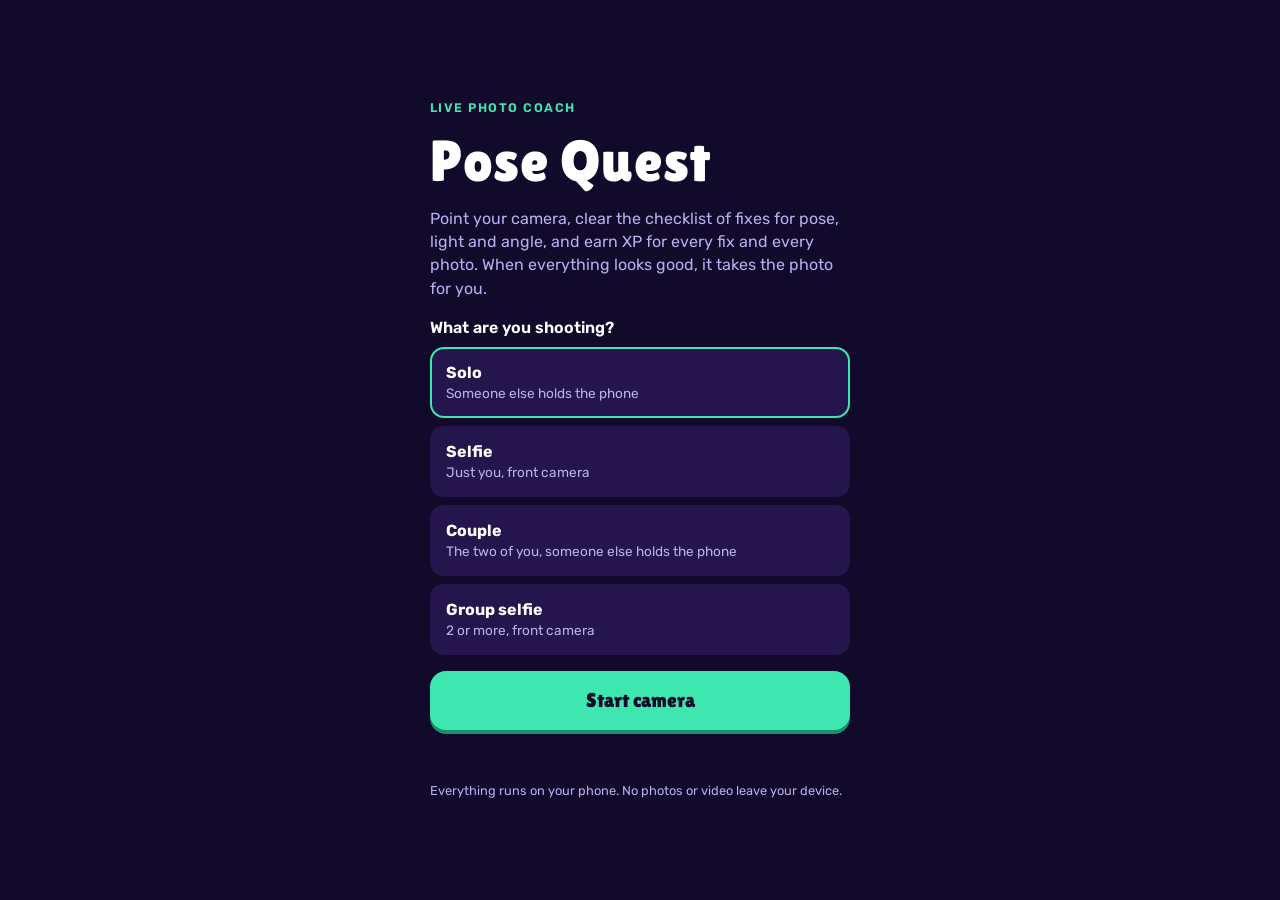
==== commit 2bf008f5: "Add Couple mode and a ghost outline in the frame before you shoot - Couple mode tracks two people; 7" ====
--- a/index.html
+++ b/index.html
@@ -29,6 +29,7 @@
       <legend>What are you shooting?</legend>
       <label><input type="radio" name="start-mode" value="solo" checked><span><b>Solo</b><small>Someone else holds the phone</small></span></label>
       <label><input type="radio" name="start-mode" value="selfie"><span><b>Selfie</b><small>Just you, front camera</small></span></label>
+      <label><input type="radio" name="start-mode" value="couple"><span><b>Couple</b><small>The two of you, someone else holds the phone</small></span></label>
       <label><input type="radio" name="start-mode" value="group"><span><b>Group selfie</b><small>2 or more, front camera</small></span></label>
     </fieldset>
 
@@ -62,9 +63,12 @@
       <div class="seg" role="group" aria-label="Shot type">
         <button type="button" data-mode="solo">Solo</button>
         <button type="button" data-mode="selfie">Selfie</button>
+        <button type="button" data-mode="couple">Couple</button>
         <button type="button" data-mode="group">Group</button>
       </div>
-      <div class="tool-btns">
+      <button type="button" id="poses-btn" class="chip-btn poses-btn" aria-haspopup="dialog">Poses</button>
+    </div>
+    <div class="side-tools">
         <button type="button" id="auto-btn" class="chip-btn" aria-pressed="true" aria-label="Auto-capture">Auto</button>
         <button type="button" id="voice-btn" class="round" aria-pressed="false" aria-label="Spoken tips">
           <svg viewBox="0 0 24 24" aria-hidden="true"><path d="M4 9v6h4l5 4V5L8 9z"/><path class="wave" d="M16 9a4 4 0 0 1 0 6M18.5 6.5a7.5 7.5 0 0 1 0 11"/></svg>
@@ -72,7 +76,6 @@
         <button type="button" id="flip-btn" class="round" aria-label="Switch camera">
           <svg viewBox="0 0 24 24" aria-hidden="true"><path d="M4 8h3l2-3h6l2 3h3v11H4z"/><path d="M9 13a3 3 0 0 1 5.2-2M15 13a3 3 0 0 1-5.2 2"/></svg>
         </button>
-      </div>
     </div>
   </header>
 
@@ -81,6 +84,16 @@
   <div id="quest" class="quest card" aria-live="polite">
     <div class="quest-head"><span id="quest-name" class="quest-name">Quest</span><span id="quest-count" class="quest-count"></span></div>
     <ul id="quest-list" class="quest-list"></ul>
+  </div>
+
+  <div id="pose-sheet" class="sheet" role="dialog" aria-modal="true" aria-labelledby="sheet-title" hidden>
+    <div class="sheet-head">
+      <span id="sheet-title" class="sheet-title">Pick a pose</span>
+      <button type="button" id="sheet-close" class="chip-btn">Close</button>
+    </div>
+    <p class="sheet-sub" id="sheet-sub">Pick a pose and a ghost outline appears in the frame. Step into it, then match the pose.</p>
+    <button type="button" id="pose-auto" class="pose-auto">Let the coach pick</button>
+    <div id="pose-grid" class="pose-sections"></div>
   </div>
 
   <footer class="controls">
@@ -115,6 +128,13 @@
       </div>
     </div>
 
+    <div id="crowd-block" class="review-block">
+      <div class="review-label">Crowd score</div>
+      <div class="crowd-row"><b id="crowd-num">…</b><span id="crowd-word">Rating your photo…</span></div>
+      <div class="crowd-bar" aria-hidden="true"><div id="crowd-fill"></div><span class="crowd-avg"></span></div>
+      <p class="fineprint">What a model trained on 255,000 photos rated by photographers predicts people would give this photo, out of 10. Most photos land between 4 and 6; the line marks an average photo.</p>
+    </div>
+
     <div id="review-fixes-block" class="review-block">
       <div class="review-label">Fix next time</div>
       <ol id="review-fixes" class="review-fixes"></ol>
--- a/css/style.css
+++ b/css/style.css
@@ -85,14 +85,15 @@
 .xpbar { height: 10px; border-radius: 5px; background: var(--ink); overflow: hidden; }
 #xp-fill { height: 100%; width: 0; background: var(--mint); border-radius: 5px; transition: width .6s ease; }
 .xp-row { display: flex; justify-content: space-between; font-size: .74rem; font-weight: 600; color: var(--muted); font-variant-numeric: tabular-nums; }
-.tools { display: flex; justify-content: space-between; align-items: center; gap: 8px; }
+.tools { display: flex; justify-content: space-between; align-items: center; gap: 5px; }
 .seg { display: inline-flex; background: var(--card); border-radius: 999px; padding: 3px; gap: 2px; box-shadow: 0 3px 0 var(--card-edge); }
-.seg button { border: 0; background: transparent; padding: 6px 12px; border-radius: 999px; font-weight: 600; font-size: .84rem; color: var(--fg); min-height: 34px; }
+.seg button { border: 0; background: transparent; padding: 6px 10px; border-radius: 999px; font-weight: 600; font-size: .8rem; color: var(--fg); min-height: 34px; }
 .seg button[aria-pressed="true"] { background: var(--mint); color: var(--ink); }
-.tool-btns { display: flex; gap: 6px; align-items: center; }
-.chip-btn { border: 0; border-radius: 999px; padding: 6px 11px; min-height: 36px; font-size: .8rem; font-weight: 700; background: var(--card); color: var(--muted); box-shadow: 0 3px 0 var(--card-edge); }
+.side-tools { position: absolute; right: max(12px, env(safe-area-inset-right)); top: calc(160px + env(safe-area-inset-top)); display: flex; flex-direction: column; gap: 8px; align-items: center; }
+.poses-btn { background: var(--pink); color: var(--ink); padding: 6px 14px; }
+.chip-btn { border: 0; border-radius: 999px; padding: 6px 9px; min-height: 36px; font-size: .78rem; font-weight: 700; background: var(--card); color: var(--muted); box-shadow: 0 3px 0 var(--card-edge); }
 .chip-btn[aria-pressed="true"] { background: var(--mint); color: var(--ink); }
-.round { width: 40px; height: 40px; border-radius: 50%; border: 0; background: var(--card); display: grid; place-items: center; padding: 0; box-shadow: 0 3px 0 var(--card-edge); }
+.round { width: 36px; height: 36px; flex: none; border-radius: 50%; border: 0; background: var(--card); display: grid; place-items: center; padding: 0; box-shadow: 0 3px 0 var(--card-edge); }
 .round svg { width: 19px; height: 19px; fill: none; stroke: currentColor; stroke-width: 2; stroke-linecap: round; stroke-linejoin: round; }
 #voice-btn[aria-pressed="false"] .wave { opacity: .25; }
 #voice-btn[aria-pressed="true"] { background: var(--mint); color: var(--ink); }
@@ -152,6 +153,27 @@
 .shutter.low { background: #fff; }
 .shutter.ready { background: var(--mint); box-shadow: 0 5px 0 var(--card-edge), 0 0 0 6px rgba(62,230,176,.35); }
 .skip-btn { justify-self: end; border: 0; border-radius: 999px; padding: 10px 16px; min-height: 44px; font-weight: 700; font-size: .88rem; background: var(--card); box-shadow: 0 3px 0 var(--card-edge); }
+
+/* Pose picker sheet */
+.sheet {
+  position: absolute; left: 0; right: 0; bottom: 0; max-height: 78%;
+  background: var(--card); border-radius: 22px 22px 0 0; box-shadow: 0 -4px 0 var(--card-edge);
+  padding: 14px max(14px, env(safe-area-inset-right)) max(16px, env(safe-area-inset-bottom)) max(14px, env(safe-area-inset-left));
+  display: flex; flex-direction: column; gap: 10px; overflow-y: auto; z-index: 5;
+}
+.sheet-head { display: flex; justify-content: space-between; align-items: center; }
+.sheet-title { font-family: var(--display); font-size: 1.35rem; }
+.sheet-sub { margin: 0; color: var(--muted); font-size: .88rem; }
+.pose-auto { border: 2px dashed var(--muted); background: transparent; border-radius: 14px; padding: 12px; font-weight: 700; color: var(--fg); }
+.pose-auto[aria-pressed="true"] { border-style: solid; border-color: var(--mint); color: var(--mint); }
+.pose-sections { display: flex; flex-direction: column; gap: 12px; }
+.sheet-section { margin: 4px 0 0; font-family: var(--display); font-size: 1.05rem; font-weight: 400; }
+.pose-grid { display: grid; grid-template-columns: repeat(3, minmax(0, 1fr)); gap: 8px; }
+.pose-card { display: flex; flex-direction: column; gap: 3px; align-items: stretch; text-align: left; background: #1a1040; border: 2px solid transparent; border-radius: 14px; padding: 6px; }
+.pose-card[aria-pressed="true"] { border-color: var(--pink); }
+.pose-card canvas { width: 100%; aspect-ratio: 3 / 4; border-radius: 10px; }
+.pose-card b { font-size: .8rem; line-height: 1.2; }
+.pose-card small { font-size: .68rem; font-weight: 700; color: var(--pink); }
 
 /* ---------- Review ---------- */
 .viewer {
@@ -209,6 +231,13 @@
 .viewer-strip button { flex: none; width: 56px; height: 56px; border-radius: 14px; border: 3px solid var(--card); padding: 0; background: #3a2f5e center/cover no-repeat; position: relative; }
 .viewer-strip button[aria-current="true"] { border-color: var(--mint); }
 .viewer-strip button span { position: absolute; right: -6px; bottom: -6px; min-width: 22px; height: 20px; padding: 0 4px; border-radius: 10px; background: var(--mint); color: var(--ink); font-size: .66rem; font-weight: 800; line-height: 20px; }
+.crowd-row { display: flex; align-items: baseline; gap: 10px; }
+#crowd-num { font-family: var(--display); font-size: 2rem; font-weight: 400; font-variant-numeric: tabular-nums; }
+#crowd-word { font-weight: 700; color: var(--muted); }
+#crowd-word.good { color: var(--mint); }
+.crowd-bar { position: relative; height: 12px; border-radius: 6px; background: var(--card); overflow: visible; }
+#crowd-fill { height: 100%; width: 0; border-radius: 6px; background: var(--mint); transition: width .6s ease; }
+.crowd-avg { position: absolute; top: -4px; bottom: -4px; left: 59.5%; width: 3px; border-radius: 2px; background: var(--fg); }
 .viewer-actions { display: grid; grid-template-columns: 1fr 1fr 1.4fr; gap: 8px; }
 
 @media (prefers-reduced-motion: reduce) {
